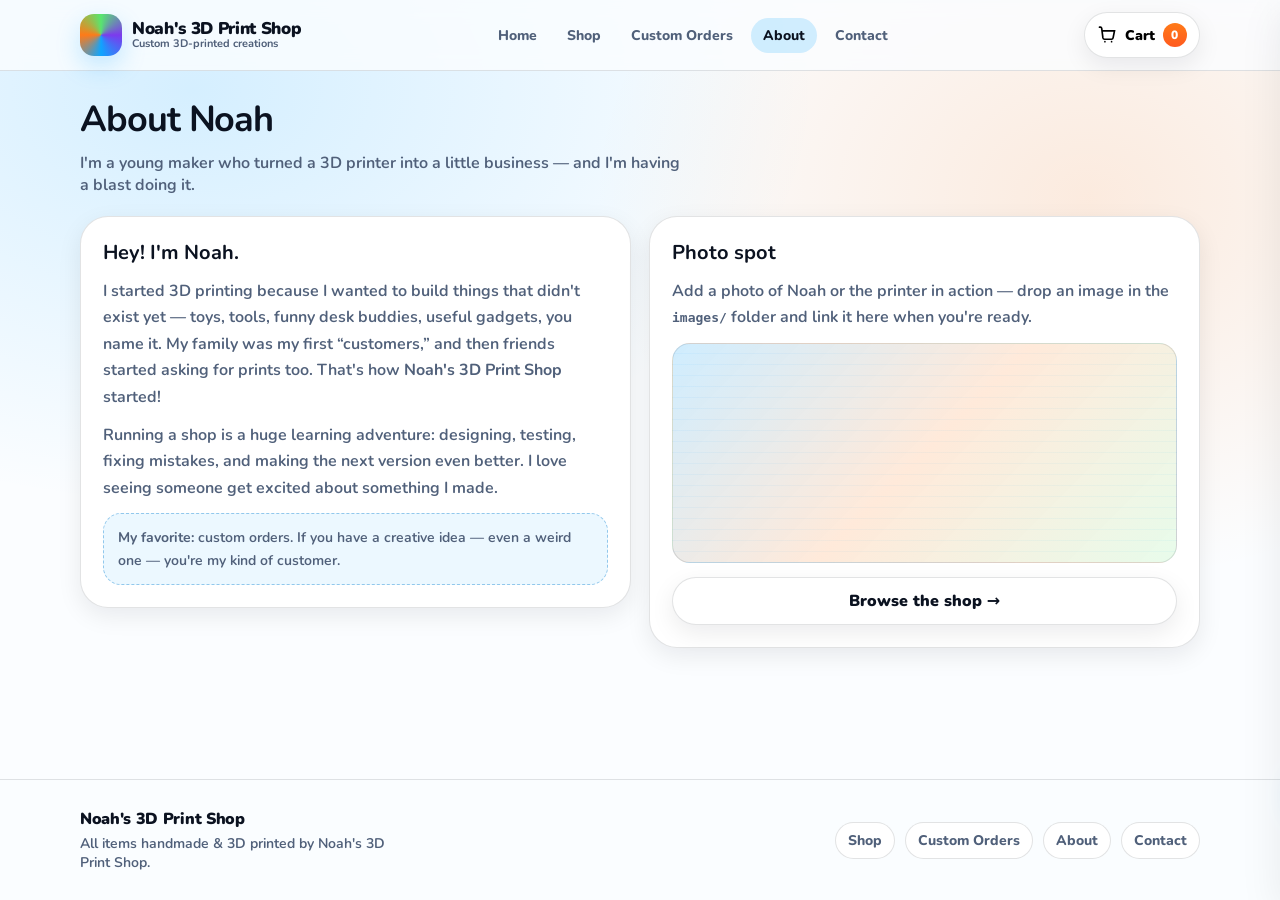
==== pages/about.html @ 326caa38 "brand updates" ====
<!DOCTYPE html>
<html lang="en">
  <head>
    <meta charset="utf-8" />
    <meta name="viewport" content="width=device-width, initial-scale=1" />
    <meta name="description" content="Meet Noah — the young maker behind Noah's 3D Print Shop." />
    <title>About — Noah's 3D Print Shop</title>
    <link rel="stylesheet" href="../css/style.css" />
  </head>
  <body data-page="about">
    <a class="skip-link" href="#main">Skip to content</a>

    <header class="site-header">
      <div class="container nav-inner">
        <a href="../index.html" class="brand">
          <span class="brand-badge" aria-hidden="true"></span>
          <span class="brand-text">
            <span class="brand-title">Noah's 3D Print Shop</span>
            <span class="brand-tagline">Custom 3D-printed creations</span>
          </span>
        </a>
        <nav class="nav-links" aria-label="Main navigation">
          <a href="../index.html" data-nav="home">Home</a>
          <a href="shop.html" data-nav="shop">Shop</a>
          <a href="custom-orders.html" data-nav="custom">Custom Orders</a>
          <a href="about.html" data-nav="about">About</a>
          <a href="contact.html" data-nav="contact">Contact</a>
        </nav>
        <div class="nav-actions">
          <button type="button" class="icon-btn hamburger" id="nav-toggle" aria-label="Open menu" aria-expanded="false">
            <svg width="22" height="22" viewBox="0 0 24 24" fill="none" aria-hidden="true">
              <path d="M4 7h16M4 12h16M4 17h16" stroke="currentColor" stroke-width="2" stroke-linecap="round" />
            </svg>
          </button>
          <button type="button" class="cart-btn" id="cart-toggle" aria-label="Open shopping cart">
            <svg width="20" height="20" viewBox="0 0 24 24" fill="none" aria-hidden="true">
              <path
                d="M7 7h14l-1.7 8.5a2 2 0 0 1-2 1.6H9.1a2 2 0 0 1-2-1.6L5.6 3.8A1.5 1.5 0 0 0 4.1 2.6H3"
                stroke="currentColor"
                stroke-width="2"
                stroke-linecap="round"
              />
              <path
                d="M9.5 21a1 1 0 1 0 0-2 1 1 0 0 0 0 2ZM17.5 21a1 1 0 1 0 0-2 1 1 0 0 0 0 2Z"
                fill="currentColor"
              />
            </svg>
            <span>Cart</span>
            <span class="cart-count" id="cart-count">0</span>
          </button>
        </div>
      </div>
      <div class="container mobile-menu" id="mobile-menu">
        <a href="../index.html">Home</a>
        <a href="shop.html">Shop</a>
        <a href="custom-orders.html">Custom Orders</a>
        <a href="about.html">About</a>
        <a href="contact.html">Contact</a>
      </div>
    </header>

    <main id="main">
      <div class="container">
        <h1 class="page-title">About Noah</h1>
        <p class="page-intro">
          I'm a young maker who turned a 3D printer into a little business — and I'm having a blast doing it.
        </p>

        <div class="two-col">
          <div class="panel">
            <h2 style="margin-top: 0">Hey! I'm Noah.</h2>
            <p>
              I started 3D printing because I wanted to build things that didn't exist yet — toys, tools, funny desk
              buddies, useful gadgets, you name it. My family was my first “customers,” and then friends started asking for
              prints too. That's how <strong>Noah's 3D Print Shop</strong> started!
            </p>
            <p>
              Running a shop is a huge learning adventure: designing, testing, fixing mistakes, and making the next version
              even better. I love seeing someone get excited about something I made.
            </p>
            <p class="note" style="margin: 0">
              <strong>My favorite:</strong> custom orders. If you have a creative idea — even a weird one — you're my kind of
              customer.
            </p>
          </div>
          <div class="panel">
            <h2 style="margin-top: 0">Photo spot</h2>
            <p>Add a photo of Noah or the printer in action — drop an image in the <code>images/</code> folder and link it here when you're ready.</p>
            <div class="spark" style="height: 220px" role="img" aria-label="Placeholder for a photo"></div>
            <a class="btn btn-secondary" href="shop.html" style="margin-top: 14px; width: 100%">Browse the shop →</a>
          </div>
        </div>
      </div>
    </main>

    <footer class="site-footer">
      <div class="container footer-inner">
        <div>
          <div class="footer-brand">Noah's 3D Print Shop</div>
          <p class="footer-note">All items handmade &amp; 3D printed by Noah's 3D Print Shop.</p>
        </div>
        <div class="footer-links">
          <a href="shop.html">Shop</a>
          <a href="custom-orders.html">Custom Orders</a>
          <a href="about.html">About</a>
          <a href="contact.html">Contact</a>
        </div>
      </div>
    </footer>

    <div id="cart-backdrop" class="cart-backdrop" aria-hidden="true"></div>
    <aside id="cart-drawer" class="cart-drawer" aria-label="Shopping cart" aria-hidden="true">
      <div class="cart-drawer__head">
        <h2>Your cart</h2>
        <button type="button" class="icon-btn" id="cart-close" aria-label="Close cart">
          <svg width="20" height="20" viewBox="0 0 24 24" fill="none" aria-hidden="true">
            <path d="M6 6l12 12M18 6 6 18" stroke="currentColor" stroke-width="2" stroke-linecap="round" />
          </svg>
        </button>
      </div>
      <div class="cart-drawer__body" id="cart-lines"></div>
      <div class="cart-drawer__foot">
        <div class="cart-total">
          <span>Subtotal</span>
          <span id="cart-subtotal">$0.00</span>
        </div>
        <button type="button" class="btn btn-primary" id="cart-clear" style="width: 100%">Clear cart</button>
        <p class="note" style="margin: 0; text-align: center; font-size: 13px">
          Checkout connects later — your cart saves in this browser.
        </p>
      </div>
    </aside>

    <div id="toast" class="toast" role="status" aria-live="polite"></div>

    <script src="../data/products.js"></script>
    <script src="../js/main.js"></script>
  </body>
</html>
---- css/style.css ----
/* Noah's 3D Print Shop — main styles */

@import url("https://fonts.googleapis.com/css2?family=Nunito:wght@500;700;800;900&display=swap");

:root {
  --bg: #fbfdff;
  --card: #ffffff;
  --ink: #0b1220;
  --muted: #50607a;
  --border: rgba(17, 24, 39, 0.12);
  --shadow: 0 12px 40px rgba(2, 8, 23, 0.08);
  --shadow-soft: 0 8px 24px rgba(2, 8, 23, 0.08);
  --electric: #0ea5ff;
  --orange: #ff7a18;
  --lime: #58e66f;
  --purple: #7c3aed;
  --radius-xl: 28px;
  --radius-lg: 22px;
  --radius-md: 18px;
  --focus: 0 0 0 4px rgba(14, 165, 255, 0.25);
  --max: 1120px;
  --font: "Nunito", ui-sans-serif, system-ui, sans-serif;
}

*,
*::before,
*::after {
  box-sizing: border-box;
}

html {
  scroll-behavior: smooth;
}

body {
  margin: 0;
  font-family: var(--font);
  color: var(--ink);
  background: radial-gradient(1200px 800px at 15% 10%, rgba(14, 165, 255, 0.16), transparent 52%),
    radial-gradient(900px 700px at 85% 22%, rgba(255, 122, 24, 0.14), transparent 55%),
    linear-gradient(180deg, var(--bg), var(--bg));
  min-height: 100vh;
  display: flex;
  flex-direction: column;
}

a {
  color: inherit;
  text-decoration: none;
}

img {
  max-width: 100%;
  height: auto;
  display: block;
}

button,
input,
select,
textarea {
  font: inherit;
}

.container {
  width: min(var(--max), calc(100% - 32px));
  margin-inline: auto;
}

.skip-link {
  position: absolute;
  left: -999px;
  top: 10px;
  padding: 10px 14px;
  border-radius: 999px;
  background: var(--card);
  border: 1px solid var(--border);
  z-index: 200;
}
.skip-link:focus {
  left: 10px;
  outline: none;
  box-shadow: var(--focus);
}

/* ——— Nav ——— */
.site-header {
  position: sticky;
  top: 0;
  z-index: 100;
  backdrop-filter: blur(10px);
  background: color-mix(in oklab, var(--bg) 82%, transparent);
  border-bottom: 1px solid var(--border);
}

.nav-inner {
  display: flex;
  align-items: center;
  justify-content: space-between;
  padding: 12px 0;
  gap: 14px;
}

.brand {
  display: flex;
  align-items: center;
  gap: 10px;
  min-width: 0;
}

.brand-badge {
  width: 42px;
  height: 42px;
  border-radius: 14px;
  background: conic-gradient(from 180deg, var(--electric), var(--orange), var(--lime), var(--purple), var(--electric));
  flex-shrink: 0;
  box-shadow: 0 10px 24px rgba(14, 165, 255, 0.22);
}

.brand-text {
  display: flex;
  flex-direction: column;
  line-height: 1.1;
  min-width: 0;
}

.brand-title {
  font-weight: 900;
  font-size: clamp(14px, 3vw, 17px);
  letter-spacing: -0.02em;
}

.brand-tagline {
  font-size: 11px;
  color: var(--muted);
  font-weight: 700;
}

.nav-links {
  display: flex;
  align-items: center;
  gap: 6px;
  flex-wrap: wrap;
  justify-content: flex-end;
}

.nav-links a {
  padding: 8px 12px;
  border-radius: 999px;
  font-weight: 800;
  font-size: 14px;
  color: var(--muted);
  transition: background 0.15s ease, color 0.15s ease;
}

.nav-links a:hover {
  background: color-mix(in oklab, var(--electric) 12%, transparent);
  color: var(--ink);
}

.nav-links a.is-active {
  background: color-mix(in oklab, var(--electric) 18%, transparent);
  color: var(--ink);
}

.nav-actions {
  display: flex;
  align-items: center;
  gap: 8px;
}

.icon-btn {
  display: inline-flex;
  align-items: center;
  justify-content: center;
  padding: 10px 12px;
  border-radius: 999px;
  background: var(--card);
  border: 1px solid var(--border);
  box-shadow: var(--shadow-soft);
  cursor: pointer;
  color: var(--ink);
  transition: transform 0.15s ease;
}

.icon-btn:hover {
  transform: translateY(-1px);
}

.icon-btn:focus-visible {
  outline: none;
  box-shadow: var(--focus), var(--shadow-soft);
}

.cart-btn {
  display: inline-flex;
  align-items: center;
  gap: 8px;
  padding: 10px 12px;
  border-radius: 999px;
  background: var(--card);
  border: 1px solid var(--border);
  box-shadow: var(--shadow-soft);
  cursor: pointer;
  font-weight: 900;
  font-size: 14px;
}

.cart-count {
  min-width: 24px;
  height: 24px;
  padding: 0 7px;
  border-radius: 999px;
  background: linear-gradient(180deg, var(--orange), #ff5a1f);
  color: #fff;
  font-size: 12px;
  display: inline-flex;
  align-items: center;
  justify-content: center;
}

.hamburger {
  display: none;
}

.mobile-menu {
  display: none;
  padding: 10px 0 16px;
  border-top: 1px solid var(--border);
}

.mobile-menu.open {
  display: block;
}

.mobile-menu a {
  display: block;
  padding: 12px 14px;
  margin-top: 8px;
  border-radius: var(--radius-md);
  background: var(--card);
  border: 1px solid var(--border);
  font-weight: 800;
}

@media (max-width: 880px) {
  .nav-links {
    display: none;
  }
  .hamburger {
    display: inline-flex;
  }
}

/* ——— Main ——— */
main {
  flex: 1;
  padding: 24px 0 56px;
}

/* ——— Hero ——— */
.hero {
  display: grid;
  grid-template-columns: 1.15fr 0.85fr;
  gap: 22px;
  align-items: stretch;
  margin-bottom: 32px;
}

@media (max-width: 900px) {
  .hero {
    grid-template-columns: 1fr;
  }
}

.hero-card {
  background: linear-gradient(180deg, color-mix(in oklab, var(--card) 94%, transparent), var(--card));
  border: 1px solid var(--border);
  border-radius: var(--radius-xl);
  box-shadow: var(--shadow);
  padding: 28px;
  position: relative;
  overflow: hidden;
}

.hero-card::before {
  content: "";
  position: absolute;
  inset: 0;
  background: radial-gradient(600px 360px at 20% 20%, rgba(14, 165, 255, 0.22), transparent 55%),
    radial-gradient(500px 300px at 90% 10%, rgba(255, 122, 24, 0.18), transparent 55%);
  pointer-events: none;
}

.hero-card > * {
  position: relative;
}

.pill-row {
  display: flex;
  flex-wrap: wrap;
  gap: 8px;
  margin-bottom: 14px;
}

.pill {
  display: inline-flex;
  align-items: center;
  padding: 6px 12px;
  border-radius: 999px;
  background: color-mix(in oklab, var(--card) 88%, transparent);
  border: 1px solid var(--border);
  font-size: 13px;
  font-weight: 800;
  color: var(--muted);
}

.hero h1 {
  margin: 0;
  font-size: clamp(28px, 4vw, 48px);
  letter-spacing: -0.04em;
  line-height: 1.05;
}

.gradient-text {
  background: linear-gradient(90deg, var(--electric), var(--orange), var(--lime));
  -webkit-background-clip: text;
  background-clip: text;
  color: transparent;
}

.lead {
  margin: 14px 0 0;
  color: var(--muted);
  font-size: 17px;
  line-height: 1.6;
  font-weight: 650;
  max-width: 52ch;
}

.cta-row {
  display: flex;
  flex-wrap: wrap;
  gap: 10px;
  margin-top: 20px;
}

.btn {
  display: inline-flex;
  align-items: center;
  justify-content: center;
  gap: 8px;
  padding: 12px 18px;
  border-radius: 999px;
  border: 1px solid var(--border);
  font-weight: 900;
  cursor: pointer;
  transition: transform 0.15s ease;
}

.btn:hover {
  transform: translateY(-1px);
}

.btn:focus-visible {
  outline: none;
  box-shadow: var(--focus);
}

.btn-primary {
  background: linear-gradient(180deg, color-mix(in oklab, var(--electric) 88%, #fff), var(--electric));
  border-color: color-mix(in oklab, var(--electric) 40%, var(--border));
  color: #041221;
  box-shadow: 0 16px 36px rgba(14, 165, 255, 0.2);
}

.btn-secondary {
  background: var(--card);
  color: var(--ink);
  box-shadow: var(--shadow-soft);
}

.hero-side {
  display: flex;
  flex-direction: column;
  gap: 14px;
}

.mini-card {
  background: var(--card);
  border: 1px solid var(--border);
  border-radius: var(--radius-xl);
  box-shadow: var(--shadow-soft);
  padding: 18px;
}

.mini-card h2 {
  margin: 0 0 8px;
  font-size: 18px;
}

.mini-card p {
  margin: 0;
  color: var(--muted);
  font-weight: 650;
  line-height: 1.55;
  font-size: 15px;
}

.spark {
  height: 120px;
  border-radius: var(--radius-md);
  border: 1px solid var(--border);
  background: linear-gradient(135deg, rgba(14, 165, 255, 0.2), rgba(255, 122, 24, 0.16), rgba(88, 230, 111, 0.14)),
    repeating-linear-gradient(0deg, transparent, transparent 10px, rgba(14, 165, 255, 0.05) 10px, rgba(14, 165, 255, 0.05) 11px);
}

/* ——— Sections ——— */
.section {
  margin-top: 36px;
}

.section-head {
  display: flex;
  align-items: flex-end;
  justify-content: space-between;
  gap: 12px;
  flex-wrap: wrap;
  margin-bottom: 16px;
}

.section-head h2 {
  margin: 0;
  font-size: 22px;
  letter-spacing: -0.03em;
}

.section-head p {
  margin: 4px 0 0;
  color: var(--muted);
  font-weight: 650;
}

/* ——— Product grid ——— */
.product-grid {
  display: grid;
  grid-template-columns: repeat(auto-fill, minmax(240px, 1fr));
  gap: 16px;
}

.product-card {
  background: var(--card);
  border: 1px solid var(--border);
  border-radius: var(--radius-xl);
  box-shadow: var(--shadow-soft);
  overflow: hidden;
  display: flex;
  flex-direction: column;
  transition: transform 0.15s ease, box-shadow 0.15s ease;
}

.product-card:hover {
  transform: translateY(-2px);
  box-shadow: var(--shadow);
}

.product-card__img {
  aspect-ratio: 400 / 320;
  object-fit: cover;
  width: 100%;
  background: linear-gradient(135deg, rgba(14, 165, 255, 0.08), rgba(255, 122, 24, 0.06));
}

.product-card__body {
  padding: 14px 14px 16px;
  display: flex;
  flex-direction: column;
  gap: 8px;
  flex: 1;
}

.product-card__title {
  margin: 0;
  font-size: 16px;
  letter-spacing: -0.02em;
}

.product-card__meta {
  display: flex;
  align-items: center;
  justify-content: space-between;
  gap: 8px;
  flex-wrap: wrap;
}

.product-card__cat {
  font-size: 12px;
  font-weight: 800;
  color: var(--muted);
}

.product-card__price {
  font-weight: 950;
  font-size: 15px;
  color: var(--ink);
  padding: 4px 10px;
  border-radius: 999px;
  background: color-mix(in oklab, var(--electric) 14%, transparent);
  border: 1px solid color-mix(in oklab, var(--electric) 28%, var(--border));
}

.product-card__desc {
  margin: 0;
  font-size: 14px;
  color: var(--muted);
  line-height: 1.45;
  flex: 1;
}

.product-card .btn {
  width: 100%;
  margin-top: 4px;
}

/* ——— Filters ——— */
.filters {
  display: flex;
  flex-wrap: wrap;
  gap: 8px;
  margin-bottom: 18px;
}

.filter-chip {
  padding: 10px 14px;
  border-radius: 999px;
  border: 1px solid var(--border);
  background: var(--card);
  font-weight: 900;
  font-size: 13px;
  cursor: pointer;
  color: var(--muted);
  transition: background 0.15s ease, color 0.15s ease;
}

.filter-chip:hover {
  color: var(--ink);
}

.filter-chip.is-active {
  background: color-mix(in oklab, var(--electric) 16%, transparent);
  color: var(--ink);
  border-color: color-mix(in oklab, var(--electric) 35%, var(--border));
}

/* ——— Panels & forms ——— */
.panel {
  background: var(--card);
  border: 1px solid var(--border);
  border-radius: var(--radius-xl);
  box-shadow: var(--shadow-soft);
  padding: 22px;
  margin-bottom: 16px;
}

.panel h2 {
  margin: 0 0 12px;
  font-size: 20px;
}

.panel p {
  margin: 0 0 12px;
  color: var(--muted);
  line-height: 1.65;
  font-weight: 650;
}

.two-col {
  display: grid;
  grid-template-columns: 1fr 1fr;
  gap: 18px;
  align-items: start;
}

@media (max-width: 860px) {
  .two-col {
    grid-template-columns: 1fr;
  }
}

.steps {
  display: grid;
  gap: 10px;
}

.step {
  display: grid;
  grid-template-columns: auto 1fr;
  gap: 12px;
  padding: 14px;
  border-radius: var(--radius-md);
  border: 1px solid var(--border);
  background: color-mix(in oklab, var(--card) 96%, var(--electric));
}

.step-num {
  width: 32px;
  height: 32px;
  border-radius: 12px;
  background: linear-gradient(180deg, var(--electric), var(--purple));
  color: #fff;
  font-weight: 950;
  display: grid;
  place-items: center;
  font-size: 14px;
}

.step strong {
  display: block;
  margin-bottom: 4px;
}

.step span {
  color: var(--muted);
  font-size: 14px;
  font-weight: 650;
}

form {
  display: grid;
  gap: 14px;
}

.field-row {
  display: grid;
  grid-template-columns: 1fr 1fr;
  gap: 14px;
}

@media (max-width: 640px) {
  .field-row {
    grid-template-columns: 1fr;
  }
}

label {
  display: grid;
  gap: 6px;
  font-weight: 800;
  font-size: 14px;
}

label small {
  font-weight: 650;
  color: var(--muted);
}

input[type="text"],
input[type="email"],
input[type="file"],
select,
textarea {
  padding: 12px 14px;
  border-radius: var(--radius-md);
  border: 1px solid var(--border);
  background: color-mix(in oklab, var(--bg) 96%, var(--card));
  outline: none;
  transition: box-shadow 0.15s ease, border-color 0.15s ease;
}

textarea {
  min-height: 120px;
  resize: vertical;
}

input:focus,
select:focus,
textarea:focus {
  border-color: color-mix(in oklab, var(--electric) 45%, var(--border));
  box-shadow: var(--focus);
}

.note {
  padding: 12px 14px;
  border-radius: var(--radius-md);
  border: 1px dashed color-mix(in oklab, var(--electric) 35%, var(--border));
  background: color-mix(in oklab, var(--electric) 8%, transparent);
  color: var(--muted);
  font-weight: 700;
  font-size: 14px;
  line-height: 1.55;
}

/* ——— Footer ——— */
.site-footer {
  border-top: 1px solid var(--border);
  background: color-mix(in oklab, var(--bg) 88%, transparent);
  padding: 28px 0;
  margin-top: auto;
}

.footer-inner {
  display: flex;
  flex-wrap: wrap;
  align-items: center;
  justify-content: space-between;
  gap: 14px;
}

.footer-brand {
  font-weight: 900;
  letter-spacing: -0.02em;
}

.footer-note {
  margin: 4px 0 0;
  color: var(--muted);
  font-size: 14px;
  font-weight: 650;
  max-width: 42ch;
}

.footer-links {
  display: flex;
  flex-wrap: wrap;
  gap: 10px;
}

.footer-links a {
  font-weight: 800;
  font-size: 14px;
  color: var(--muted);
  padding: 8px 12px;
  border-radius: 999px;
  border: 1px solid var(--border);
  background: var(--card);
}

.footer-links a:hover {
  color: var(--ink);
  background: color-mix(in oklab, var(--electric) 10%, transparent);
}

/* ——— Cart drawer ——— */
.cart-backdrop {
  position: fixed;
  inset: 0;
  background: rgba(2, 8, 23, 0.5);
  opacity: 0;
  pointer-events: none;
  transition: opacity 0.2s ease;
  z-index: 150;
}

.cart-backdrop.is-open {
  opacity: 1;
  pointer-events: auto;
}

.cart-drawer {
  position: fixed;
  top: 0;
  right: 0;
  height: 100%;
  width: min(400px, calc(100% - 16px));
  background: var(--card);
  border-left: 1px solid var(--border);
  box-shadow: var(--shadow);
  z-index: 160;
  transform: translateX(100%);
  transition: transform 0.25s ease;
  display: flex;
  flex-direction: column;
}

.cart-drawer.is-open {
  transform: translateX(0);
}

.cart-drawer__head {
  padding: 16px;
  border-bottom: 1px solid var(--border);
  display: flex;
  align-items: center;
  justify-content: space-between;
  gap: 10px;
}

.cart-drawer__head h2 {
  margin: 0;
  font-size: 18px;
}

.cart-drawer__body {
  flex: 1;
  overflow: auto;
  padding: 12px 16px;
}

.cart-drawer__foot {
  padding: 14px 16px 20px;
  border-top: 1px solid var(--border);
  display: grid;
  gap: 10px;
}

.cart-line {
  display: grid;
  grid-template-columns: 56px 1fr auto;
  gap: 10px;
  align-items: center;
  padding: 10px;
  border: 1px solid var(--border);
  border-radius: var(--radius-md);
  margin-bottom: 10px;
  background: color-mix(in oklab, var(--bg) 70%, var(--card));
}

.cart-line img {
  width: 56px;
  height: 56px;
  object-fit: cover;
  border-radius: 12px;
  border: 1px solid var(--border);
}

.cart-line h3 {
  margin: 0;
  font-size: 14px;
}

.cart-line p {
  margin: 2px 0 0;
  font-size: 12px;
  color: var(--muted);
  font-weight: 700;
}

.qty {
  display: inline-flex;
  align-items: center;
  gap: 6px;
}

.qty button {
  width: 28px;
  height: 28px;
  border-radius: 10px;
  border: 1px solid var(--border);
  background: var(--card);
  cursor: pointer;
  font-weight: 950;
}

.cart-empty {
  text-align: center;
  padding: 24px 12px;
  color: var(--muted);
  font-weight: 650;
}

.cart-total {
  display: flex;
  justify-content: space-between;
  align-items: center;
  font-weight: 900;
  padding: 10px 0;
}

.toast {
  position: fixed;
  bottom: 20px;
  left: 50%;
  transform: translateX(-50%) translateY(12px);
  background: var(--card);
  border: 1px solid var(--border);
  box-shadow: var(--shadow);
  padding: 10px 16px;
  border-radius: 999px;
  font-weight: 800;
  font-size: 14px;
  opacity: 0;
  pointer-events: none;
  transition: opacity 0.2s ease, transform 0.2s ease;
  z-index: 200;
}

.toast.is-visible {
  opacity: 1;
  transform: translateX(-50%) translateY(0);
}

.page-title {
  margin: 0 0 8px;
  font-size: clamp(26px, 4vw, 36px);
  letter-spacing: -0.03em;
}

.page-intro {
  margin: 0 0 20px;
  color: var(--muted);
  font-weight: 650;
  max-width: 60ch;
}

@media (prefers-reduced-motion: reduce) {
  *,
  *::before,
  *::after {
    animation-duration: 0.01ms !important;
    transition-duration: 0.01ms !important;
  }
  html {
    scroll-behavior: auto;
  }
}
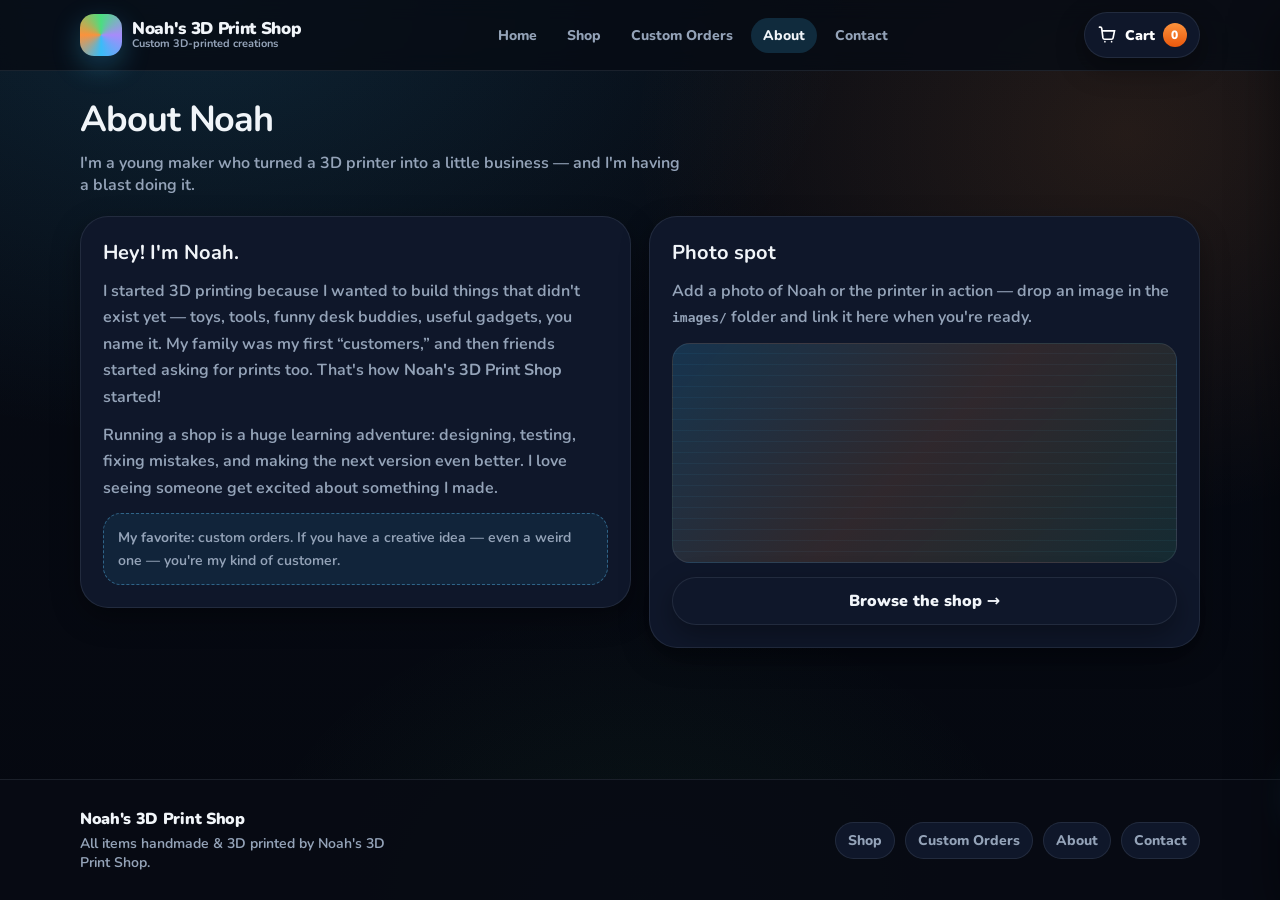
==== commit b9173fe7: "update" ====
--- a/pages/about.html
+++ b/pages/about.html
@@ -3,6 +3,7 @@
   <head>
     <meta charset="utf-8" />
     <meta name="viewport" content="width=device-width, initial-scale=1" />
+    <meta name="theme-color" content="#070b14" />
     <meta name="description" content="Meet Noah — the young maker behind Noah's 3D Print Shop." />
     <title>About — Noah's 3D Print Shop</title>
     <link rel="stylesheet" href="../css/style.css" />
--- a/css/style.css
+++ b/css/style.css
@@ -3,21 +3,22 @@
 @import url("https://fonts.googleapis.com/css2?family=Nunito:wght@500;700;800;900&display=swap");
 
 :root {
-  --bg: #fbfdff;
-  --card: #ffffff;
-  --ink: #0b1220;
-  --muted: #50607a;
-  --border: rgba(17, 24, 39, 0.12);
-  --shadow: 0 12px 40px rgba(2, 8, 23, 0.08);
-  --shadow-soft: 0 8px 24px rgba(2, 8, 23, 0.08);
-  --electric: #0ea5ff;
-  --orange: #ff7a18;
-  --lime: #58e66f;
-  --purple: #7c3aed;
+  /* Dark theme (default) */
+  --bg: #070b14;
+  --card: #0f172a;
+  --ink: #f1f5f9;
+  --muted: #94a3b8;
+  --border: rgba(148, 163, 184, 0.14);
+  --shadow: 0 16px 48px rgba(0, 0, 0, 0.45);
+  --shadow-soft: 0 10px 28px rgba(0, 0, 0, 0.35);
+  --electric: #38bdf8;
+  --orange: #fb923c;
+  --lime: #4ade80;
+  --purple: #a78bfa;
   --radius-xl: 28px;
   --radius-lg: 22px;
   --radius-md: 18px;
-  --focus: 0 0 0 4px rgba(14, 165, 255, 0.25);
+  --focus: 0 0 0 4px rgba(56, 189, 248, 0.35);
   --max: 1120px;
   --font: "Nunito", ui-sans-serif, system-ui, sans-serif;
 }
@@ -30,15 +31,18 @@
 
 html {
   scroll-behavior: smooth;
+  color-scheme: dark;
 }
 
 body {
   margin: 0;
   font-family: var(--font);
   color: var(--ink);
-  background: radial-gradient(1200px 800px at 15% 10%, rgba(14, 165, 255, 0.16), transparent 52%),
-    radial-gradient(900px 700px at 85% 22%, rgba(255, 122, 24, 0.14), transparent 55%),
-    linear-gradient(180deg, var(--bg), var(--bg));
+  background:
+    radial-gradient(1200px 800px at 15% 0%, rgba(56, 189, 248, 0.14), transparent 55%),
+    radial-gradient(900px 700px at 88% 15%, rgba(251, 146, 60, 0.12), transparent 55%),
+    radial-gradient(800px 600px at 50% 100%, rgba(74, 222, 128, 0.06), transparent 50%),
+    linear-gradient(180deg, var(--bg) 0%, #050810 100%);
   min-height: 100vh;
   display: flex;
   flex-direction: column;
@@ -114,7 +118,7 @@
   border-radius: 14px;
   background: conic-gradient(from 180deg, var(--electric), var(--orange), var(--lime), var(--purple), var(--electric));
   flex-shrink: 0;
-  box-shadow: 0 10px 24px rgba(14, 165, 255, 0.22);
+  box-shadow: 0 10px 28px rgba(56, 189, 248, 0.28);
 }
 
 .brand-text {
@@ -211,7 +215,7 @@
   height: 24px;
   padding: 0 7px;
   border-radius: 999px;
-  background: linear-gradient(180deg, var(--orange), #ff5a1f);
+  background: linear-gradient(180deg, var(--orange), #ea580c);
   color: #fff;
   font-size: 12px;
   display: inline-flex;
@@ -287,8 +291,8 @@
   content: "";
   position: absolute;
   inset: 0;
-  background: radial-gradient(600px 360px at 20% 20%, rgba(14, 165, 255, 0.22), transparent 55%),
-    radial-gradient(500px 300px at 90% 10%, rgba(255, 122, 24, 0.18), transparent 55%);
+  background: radial-gradient(600px 360px at 20% 20%, rgba(56, 189, 248, 0.18), transparent 55%),
+    radial-gradient(500px 300px at 90% 10%, rgba(251, 146, 60, 0.14), transparent 55%);
   pointer-events: none;
 }
 
@@ -368,10 +372,10 @@
 }
 
 .btn-primary {
-  background: linear-gradient(180deg, color-mix(in oklab, var(--electric) 88%, #fff), var(--electric));
-  border-color: color-mix(in oklab, var(--electric) 40%, var(--border));
-  color: #041221;
-  box-shadow: 0 16px 36px rgba(14, 165, 255, 0.2);
+  background: linear-gradient(180deg, color-mix(in oklab, var(--electric) 85%, #e0f2fe), var(--electric));
+  border-color: color-mix(in oklab, var(--electric) 45%, var(--border));
+  color: #0c1929;
+  box-shadow: 0 16px 40px rgba(56, 189, 248, 0.25);
 }
 
 .btn-secondary {
@@ -411,8 +415,8 @@
   height: 120px;
   border-radius: var(--radius-md);
   border: 1px solid var(--border);
-  background: linear-gradient(135deg, rgba(14, 165, 255, 0.2), rgba(255, 122, 24, 0.16), rgba(88, 230, 111, 0.14)),
-    repeating-linear-gradient(0deg, transparent, transparent 10px, rgba(14, 165, 255, 0.05) 10px, rgba(14, 165, 255, 0.05) 11px);
+  background: linear-gradient(135deg, rgba(56, 189, 248, 0.18), rgba(251, 146, 60, 0.14), rgba(74, 222, 128, 0.1)),
+    repeating-linear-gradient(0deg, transparent, transparent 10px, rgba(56, 189, 248, 0.06) 10px, rgba(56, 189, 248, 0.06) 11px);
 }
 
 /* ——— Sections ——— */
@@ -468,7 +472,7 @@
   aspect-ratio: 400 / 320;
   object-fit: cover;
   width: 100%;
-  background: linear-gradient(135deg, rgba(14, 165, 255, 0.08), rgba(255, 122, 24, 0.06));
+  background: linear-gradient(135deg, rgba(56, 189, 248, 0.1), rgba(251, 146, 60, 0.08));
 }
 
 .product-card__body {
@@ -662,9 +666,15 @@
   padding: 12px 14px;
   border-radius: var(--radius-md);
   border: 1px solid var(--border);
-  background: color-mix(in oklab, var(--bg) 96%, var(--card));
+  background: color-mix(in oklab, var(--bg) 40%, var(--card));
+  color: var(--ink);
   outline: none;
   transition: box-shadow 0.15s ease, border-color 0.15s ease;
+}
+
+select option {
+  background: var(--card);
+  color: var(--ink);
 }
 
 textarea {
@@ -677,6 +687,12 @@
 textarea:focus {
   border-color: color-mix(in oklab, var(--electric) 45%, var(--border));
   box-shadow: var(--focus);
+}
+
+input::placeholder,
+textarea::placeholder {
+  color: var(--muted);
+  opacity: 0.85;
 }
 
 .note {
@@ -744,7 +760,7 @@
 .cart-backdrop {
   position: fixed;
   inset: 0;
-  background: rgba(2, 8, 23, 0.5);
+  background: rgba(0, 0, 0, 0.65);
   opacity: 0;
   pointer-events: none;
   transition: opacity 0.2s ease;
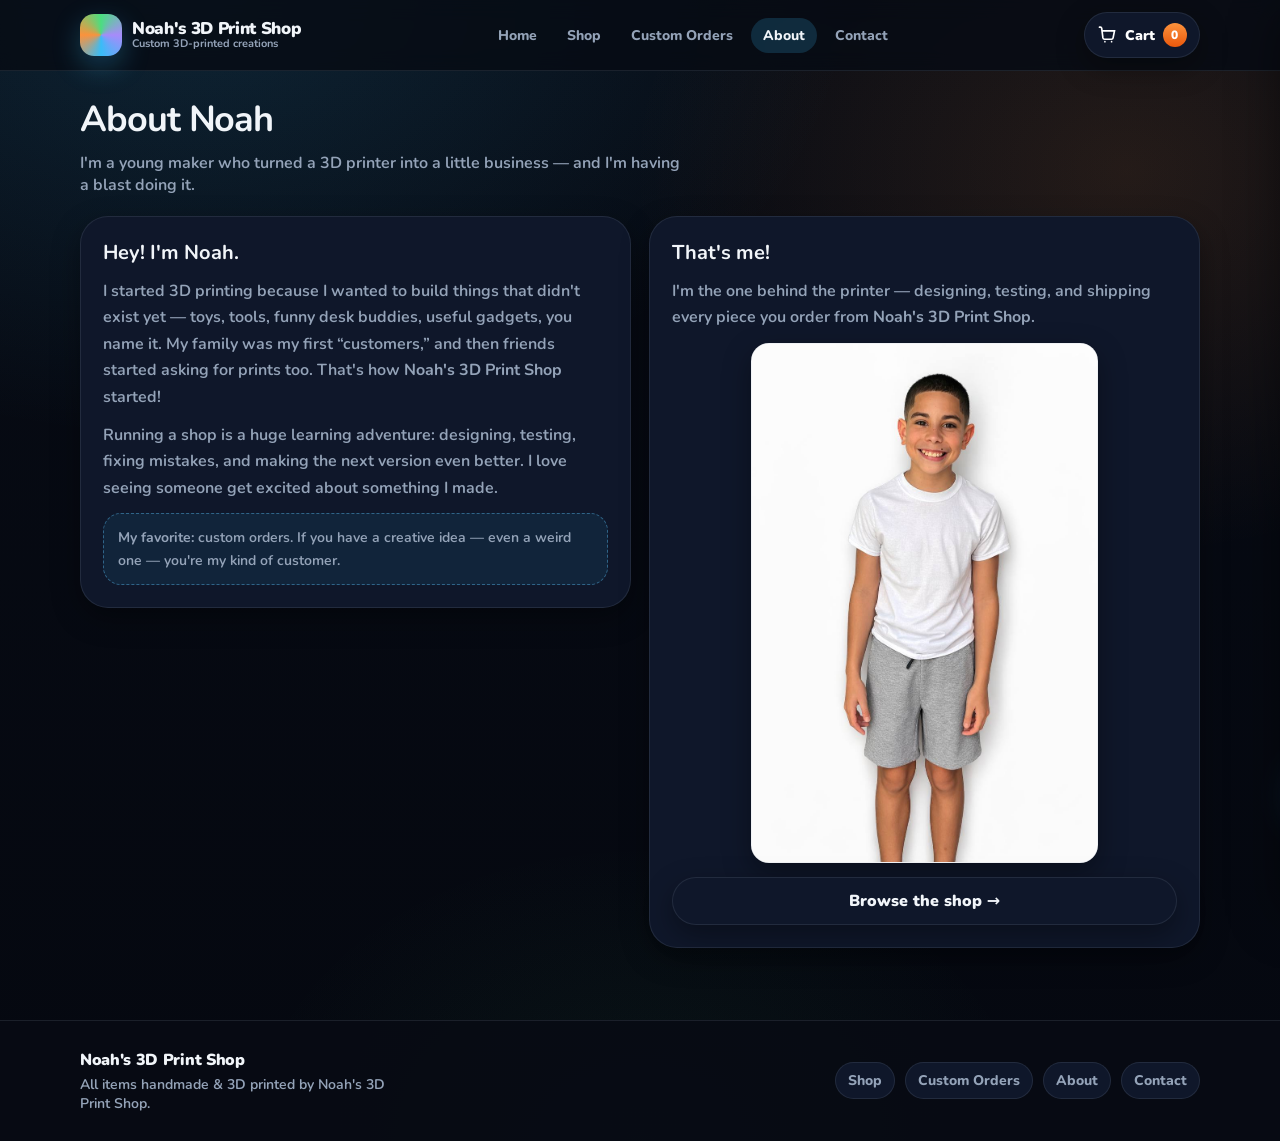
==== commit f6cebf69: "Updates" ====
--- a/pages/about.html
+++ b/pages/about.html
@@ -85,9 +85,20 @@
             </p>
           </div>
           <div class="panel">
-            <h2 style="margin-top: 0">Photo spot</h2>
-            <p>Add a photo of Noah or the printer in action — drop an image in the <code>images/</code> folder and link it here when you're ready.</p>
-            <div class="spark" style="height: 220px" role="img" aria-label="Placeholder for a photo"></div>
+            <h2 style="margin-top: 0">That's me!</h2>
+            <p>
+              I'm the one behind the printer — designing, testing, and shipping every piece you order from
+              <strong>Noah's 3D Print Shop</strong>.
+            </p>
+            <img
+              class="bio-photo"
+              src="../images/about/noah-bio.png"
+              alt="Noah smiling, wearing a white t-shirt and grey shorts."
+              width="853"
+              height="1280"
+              loading="lazy"
+              decoding="async"
+            />
             <a class="btn btn-secondary" href="shop.html" style="margin-top: 14px; width: 100%">Browse the shop →</a>
           </div>
         </div>
--- a/css/style.css
+++ b/css/style.css
@@ -419,6 +419,19 @@
     repeating-linear-gradient(0deg, transparent, transparent 10px, rgba(56, 189, 248, 0.06) 10px, rgba(56, 189, 248, 0.06) 11px);
 }
 
+.bio-photo {
+  display: block;
+  width: auto;
+  max-width: 100%;
+  max-height: min(70vh, 520px);
+  height: auto;
+  margin-inline: auto;
+  border-radius: var(--radius-md);
+  border: 1px solid var(--border);
+  background: #fff;
+  box-shadow: var(--shadow-soft);
+}
+
 /* ——— Sections ——— */
 .section {
   margin-top: 36px;
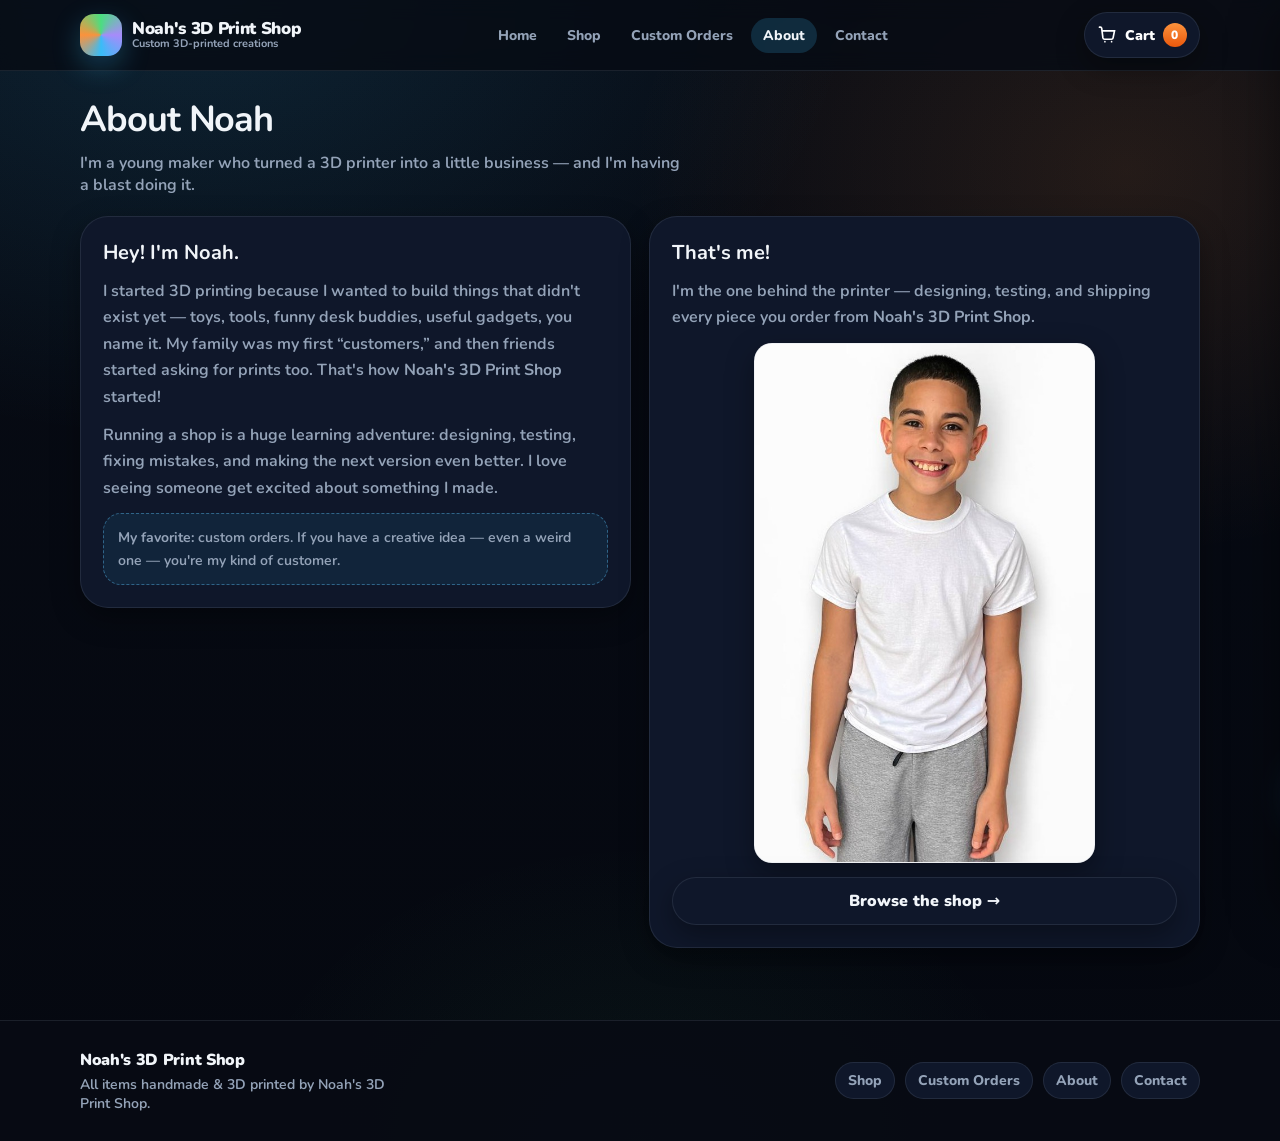
==== commit 1d567dd9: "new change" ====
--- a/pages/about.html
+++ b/pages/about.html
@@ -94,8 +94,8 @@
               class="bio-photo"
               src="../images/about/noah-bio.png"
               alt="Noah smiling, wearing a white t-shirt and grey shorts."
-              width="853"
-              height="1280"
+              width="601"
+              height="919"
               loading="lazy"
               decoding="async"
             />
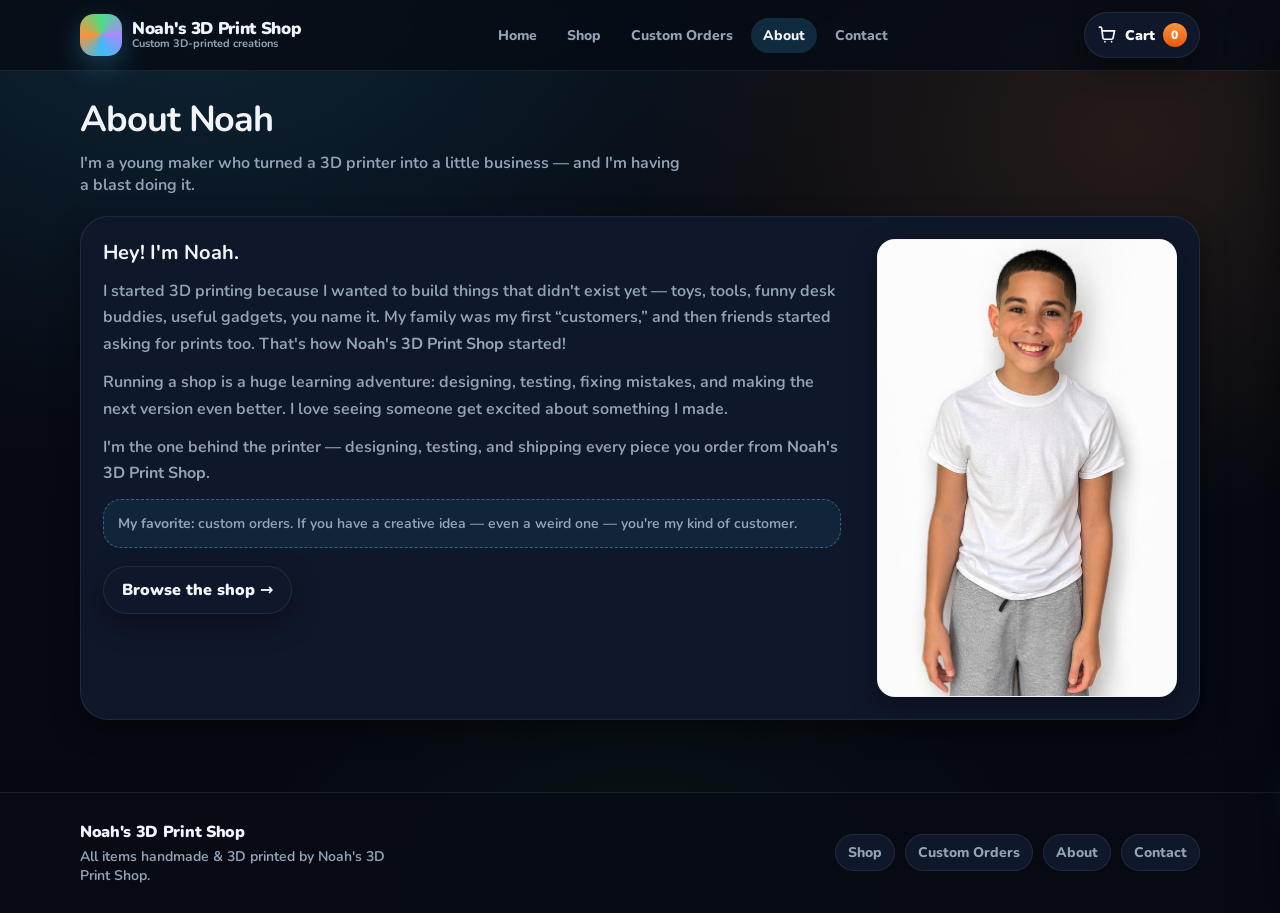
==== commit 9a9bae37: "about me" ====
--- a/pages/about.html
+++ b/pages/about.html
@@ -67,41 +67,42 @@
           I'm a young maker who turned a 3D printer into a little business — and I'm having a blast doing it.
         </p>
 
-        <div class="two-col">
-          <div class="panel">
-            <h2 style="margin-top: 0">Hey! I'm Noah.</h2>
-            <p>
-              I started 3D printing because I wanted to build things that didn't exist yet — toys, tools, funny desk
-              buddies, useful gadgets, you name it. My family was my first “customers,” and then friends started asking for
-              prints too. That's how <strong>Noah's 3D Print Shop</strong> started!
-            </p>
-            <p>
-              Running a shop is a huge learning adventure: designing, testing, fixing mistakes, and making the next version
-              even better. I love seeing someone get excited about something I made.
-            </p>
-            <p class="note" style="margin: 0">
-              <strong>My favorite:</strong> custom orders. If you have a creative idea — even a weird one — you're my kind of
-              customer.
-            </p>
+        <section class="panel about-bio" aria-labelledby="about-bio-heading">
+          <div class="about-bio__inner">
+            <div class="about-bio__content">
+              <h2 id="about-bio-heading">Hey! I'm Noah.</h2>
+              <p>
+                I started 3D printing because I wanted to build things that didn't exist yet — toys, tools, funny desk
+                buddies, useful gadgets, you name it. My family was my first “customers,” and then friends started asking for
+                prints too. That's how <strong>Noah's 3D Print Shop</strong> started!
+              </p>
+              <p>
+                Running a shop is a huge learning adventure: designing, testing, fixing mistakes, and making the next version
+                even better. I love seeing someone get excited about something I made.
+              </p>
+              <p>
+                I'm the one behind the printer — designing, testing, and shipping every piece you order from
+                <strong>Noah's 3D Print Shop</strong>.
+              </p>
+              <p class="note" style="margin: 0 0 18px">
+                <strong>My favorite:</strong> custom orders. If you have a creative idea — even a weird one — you're my kind of
+                customer.
+              </p>
+              <a class="btn btn-secondary about-bio__cta" href="shop.html">Browse the shop →</a>
+            </div>
+            <div class="about-bio__media">
+              <img
+                class="bio-photo"
+                src="../images/about/noah-bio.png"
+                alt="Noah smiling, wearing a white t-shirt and grey shorts."
+                width="601"
+                height="919"
+                loading="lazy"
+                decoding="async"
+              />
+            </div>
           </div>
-          <div class="panel">
-            <h2 style="margin-top: 0">That's me!</h2>
-            <p>
-              I'm the one behind the printer — designing, testing, and shipping every piece you order from
-              <strong>Noah's 3D Print Shop</strong>.
-            </p>
-            <img
-              class="bio-photo"
-              src="../images/about/noah-bio.png"
-              alt="Noah smiling, wearing a white t-shirt and grey shorts."
-              width="601"
-              height="919"
-              loading="lazy"
-              decoding="async"
-            />
-            <a class="btn btn-secondary" href="shop.html" style="margin-top: 14px; width: 100%">Browse the shop →</a>
-          </div>
-        </div>
+        </section>
       </div>
     </main>
 
--- a/css/style.css
+++ b/css/style.css
@@ -432,6 +432,55 @@
   box-shadow: var(--shadow-soft);
 }
 
+.about-bio {
+  margin-bottom: 0;
+}
+
+.about-bio__inner {
+  display: flex;
+  flex-direction: row;
+  align-items: flex-start;
+  gap: clamp(20px, 4vw, 36px);
+}
+
+.about-bio__content {
+  flex: 1;
+  min-width: 0;
+}
+
+.about-bio__media {
+  flex: 0 0 auto;
+  width: min(100%, 300px);
+}
+
+.about-bio__media .bio-photo {
+  margin-inline: 0;
+  max-height: min(72vh, 500px);
+}
+
+.about-bio__cta {
+  display: inline-flex;
+  align-items: center;
+  justify-content: center;
+}
+
+@media (max-width: 860px) {
+  .about-bio__inner {
+    flex-direction: column;
+  }
+
+  .about-bio__media {
+    order: -1;
+    width: 100%;
+    max-width: 280px;
+    margin-inline: auto;
+  }
+
+  .about-bio__media .bio-photo {
+    max-height: min(55vh, 420px);
+  }
+}
+
 /* ——— Sections ——— */
 .section {
   margin-top: 36px;
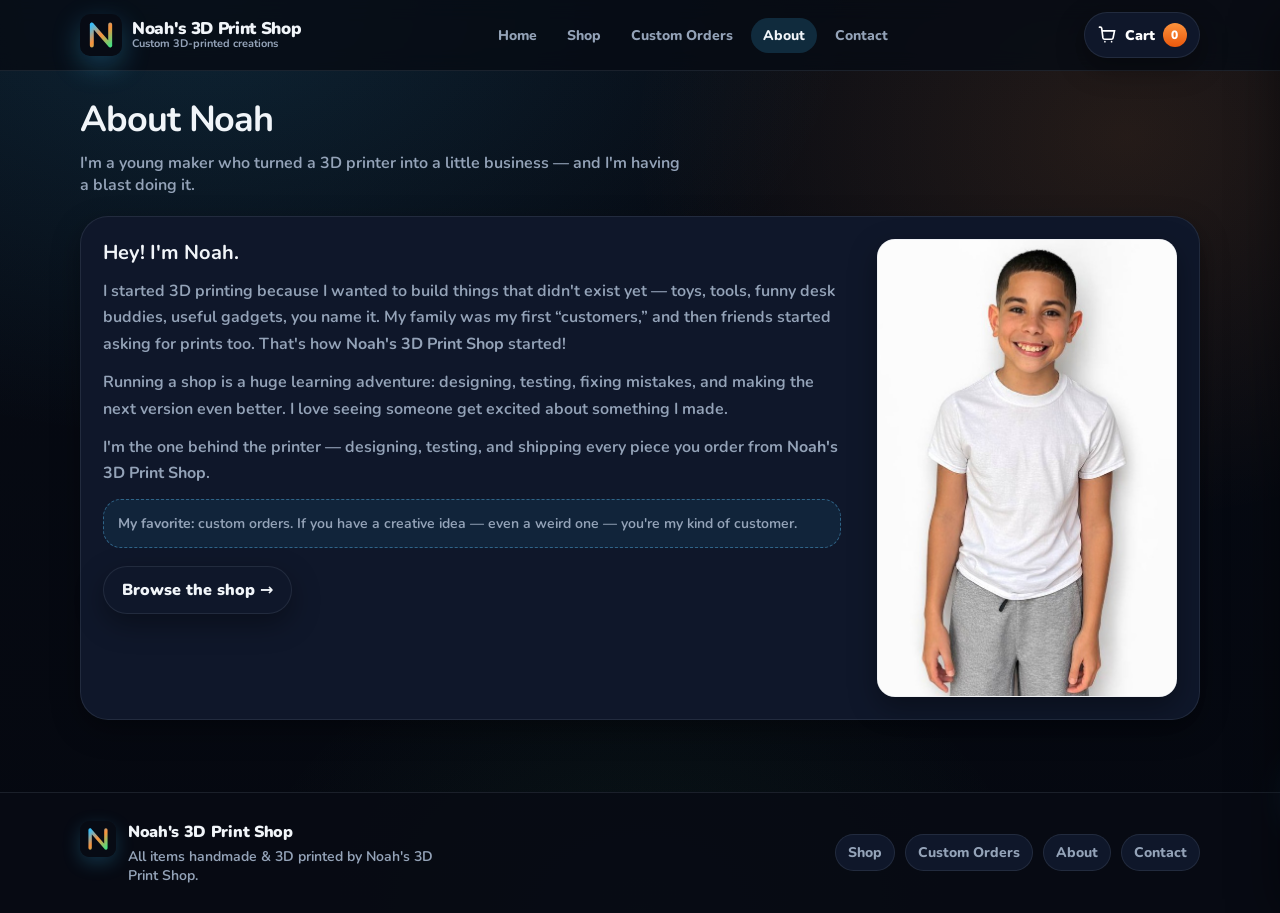
==== commit a37cbf35: "footer logo" ====
--- a/pages/about.html
+++ b/pages/about.html
@@ -6,6 +6,7 @@
     <meta name="theme-color" content="#070b14" />
     <meta name="description" content="Meet Noah — the young maker behind Noah's 3D Print Shop." />
     <title>About — Noah's 3D Print Shop</title>
+    <link rel="icon" href="../favicon.svg" type="image/svg+xml" sizes="any" />
     <link rel="stylesheet" href="../css/style.css" />
   </head>
   <body data-page="about">
@@ -108,9 +109,12 @@
 
     <footer class="site-footer">
       <div class="container footer-inner">
-        <div>
-          <div class="footer-brand">Noah's 3D Print Shop</div>
-          <p class="footer-note">All items handmade &amp; 3D printed by Noah's 3D Print Shop.</p>
+        <div class="footer-brand-block">
+          <span class="brand-badge brand-badge--footer" aria-hidden="true"></span>
+          <div>
+            <div class="footer-brand">Noah's 3D Print Shop</div>
+            <p class="footer-note">All items handmade &amp; 3D printed by Noah's 3D Print Shop.</p>
+          </div>
         </div>
         <div class="footer-links">
           <a href="shop.html">Shop</a>
--- a/css/style.css
+++ b/css/style.css
@@ -113,12 +113,13 @@
 }
 
 .brand-badge {
+  display: block;
   width: 42px;
   height: 42px;
-  border-radius: 14px;
-  background: conic-gradient(from 180deg, var(--electric), var(--orange), var(--lime), var(--purple), var(--electric));
+  border-radius: 10px;
   flex-shrink: 0;
   box-shadow: 0 10px 28px rgba(56, 189, 248, 0.28);
+  background: url("../favicon.svg") center / contain no-repeat;
 }
 
 .brand-text {
@@ -411,6 +412,18 @@
   font-size: 15px;
 }
 
+.mini-card__photo {
+  display: block;
+  width: 100%;
+  max-height: min(280px, 38vh);
+  margin-top: 14px;
+  object-fit: contain;
+  object-position: center;
+  border-radius: var(--radius-md);
+  border: 1px solid var(--border);
+  background: color-mix(in oklab, var(--card) 88%, #0f172a);
+}
+
 .spark {
   height: 120px;
   border-radius: var(--radius-md);
@@ -532,7 +545,7 @@
 
 .product-card__img {
   aspect-ratio: 400 / 320;
-  object-fit: cover;
+  object-fit: contain;
   width: 100%;
   background: linear-gradient(135deg, rgba(56, 189, 248, 0.1), rgba(251, 146, 60, 0.08));
 }
@@ -784,6 +797,20 @@
   gap: 14px;
 }
 
+.footer-brand-block {
+  display: flex;
+  align-items: flex-start;
+  gap: 12px;
+  min-width: 0;
+}
+
+.brand-badge--footer {
+  width: 36px;
+  height: 36px;
+  border-radius: 9px;
+  box-shadow: 0 6px 18px rgba(56, 189, 248, 0.22);
+}
+
 .footer-brand {
   font-weight: 900;
   letter-spacing: -0.02em;
